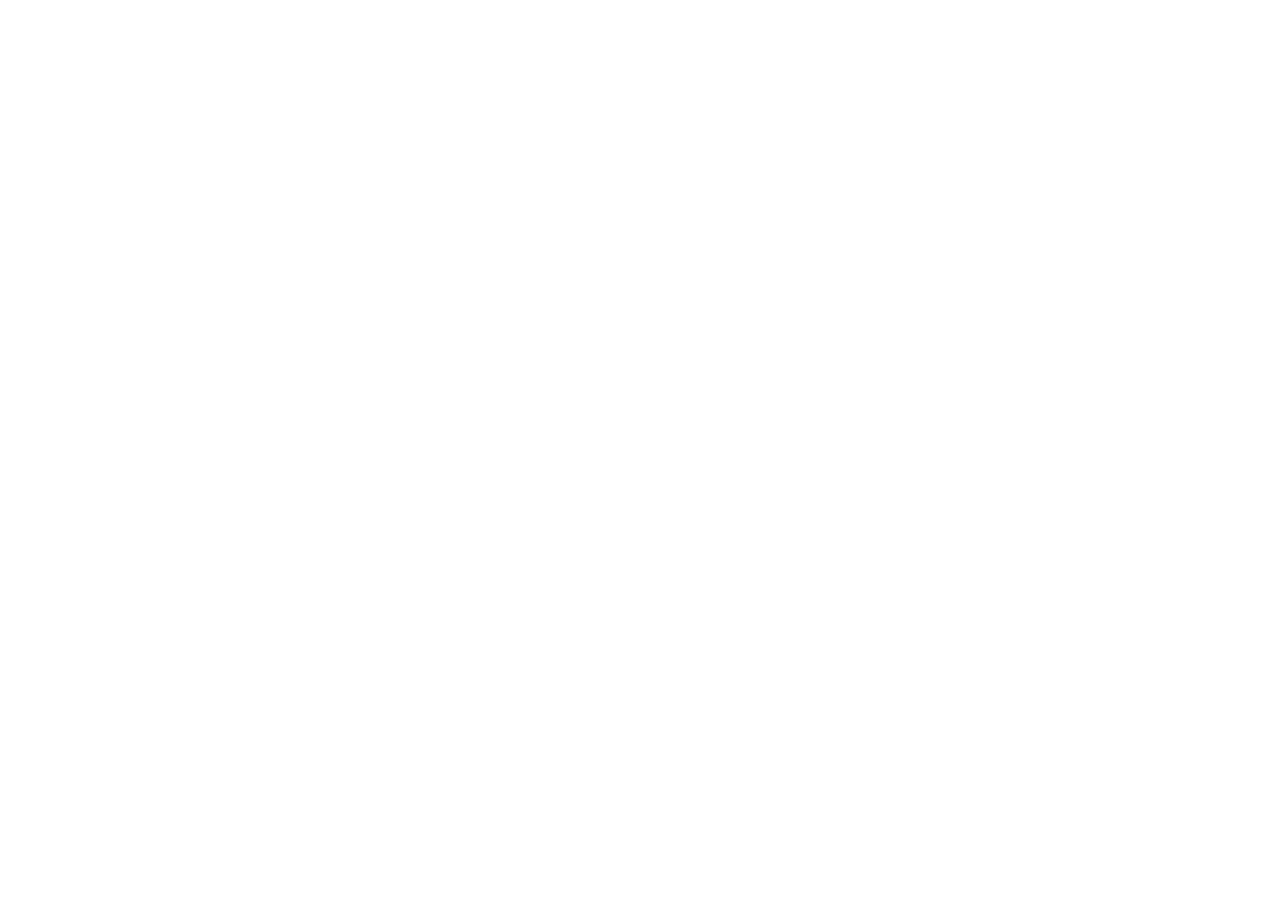
==== index.html @ 7b2879f8 "well, now we are ready to go git add ." ====
<!DOCTYPE html>
<html lang="en">

<head>
    <meta charset="UTF-8">
    <meta name="viewport" content="width=device-width, initial-scale=1.0">
    <title>Assignment 1</title>
</head>

<body>

</body>

</html>
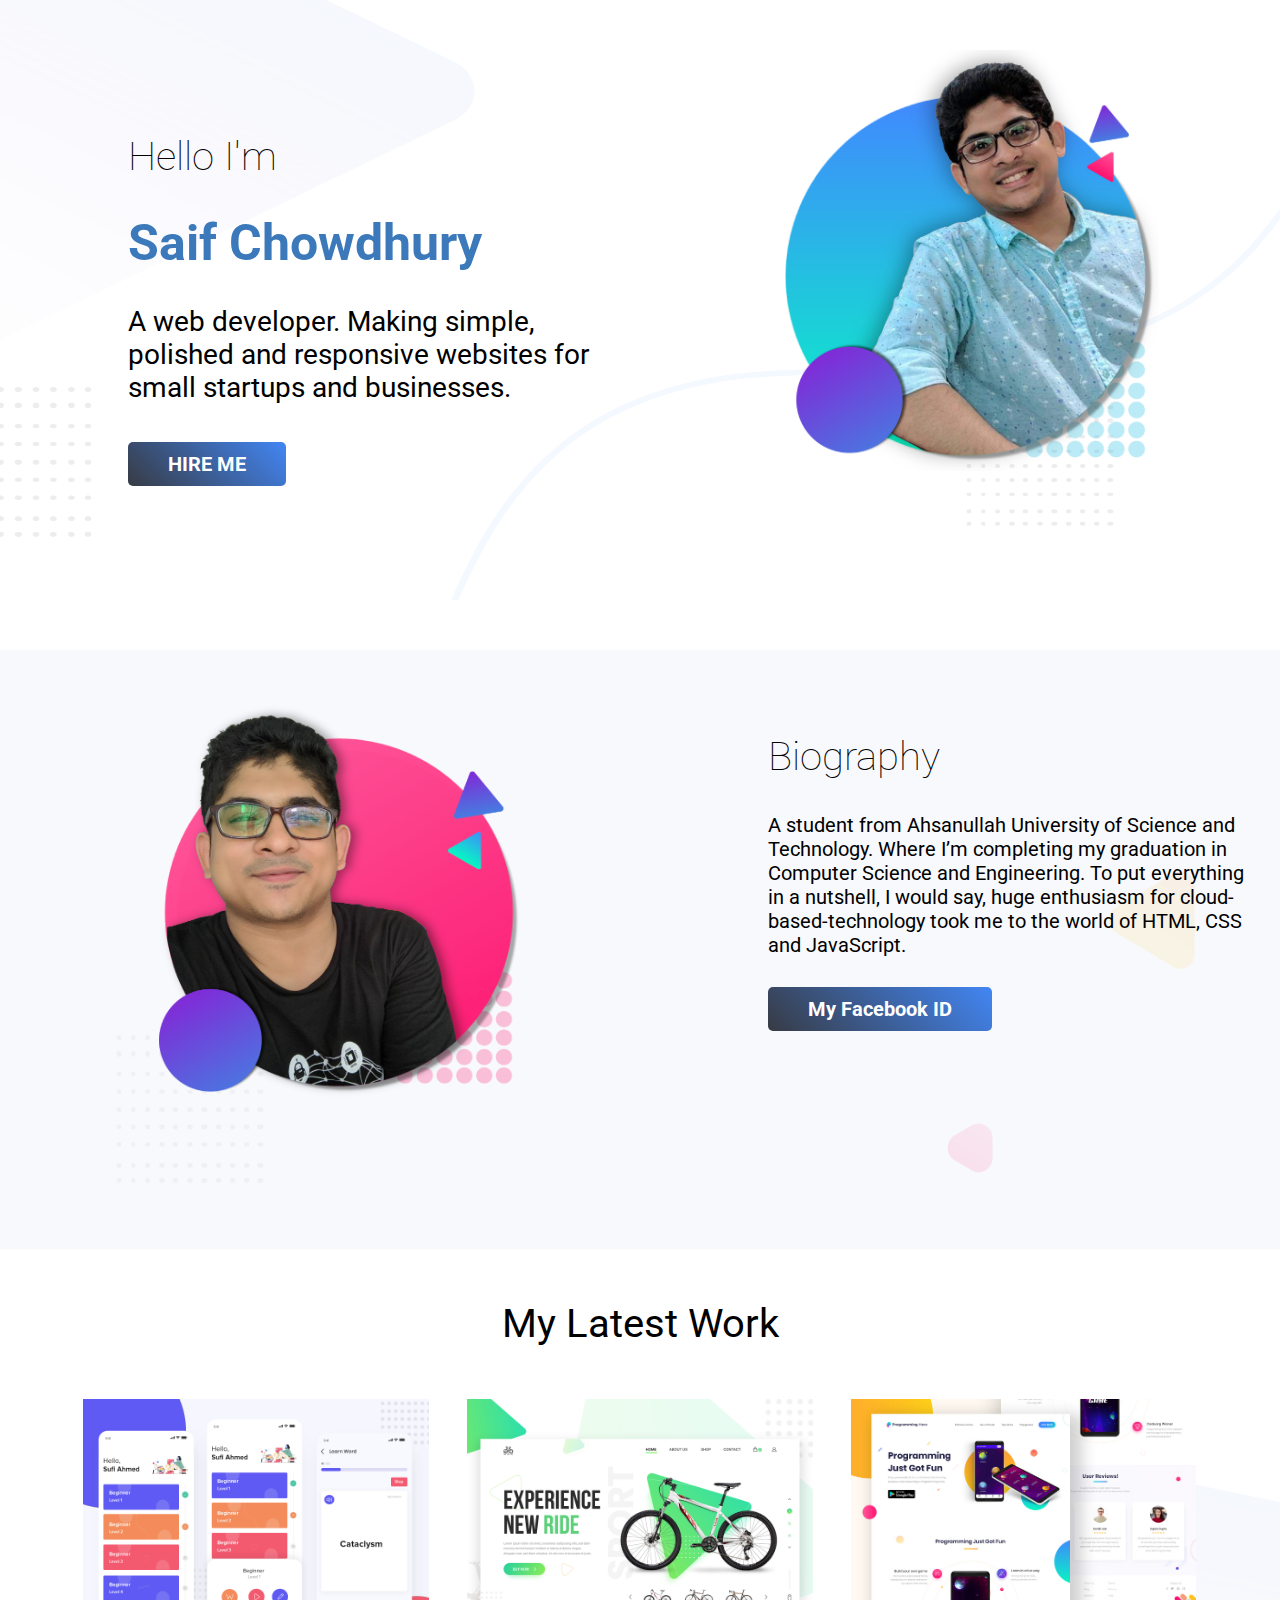
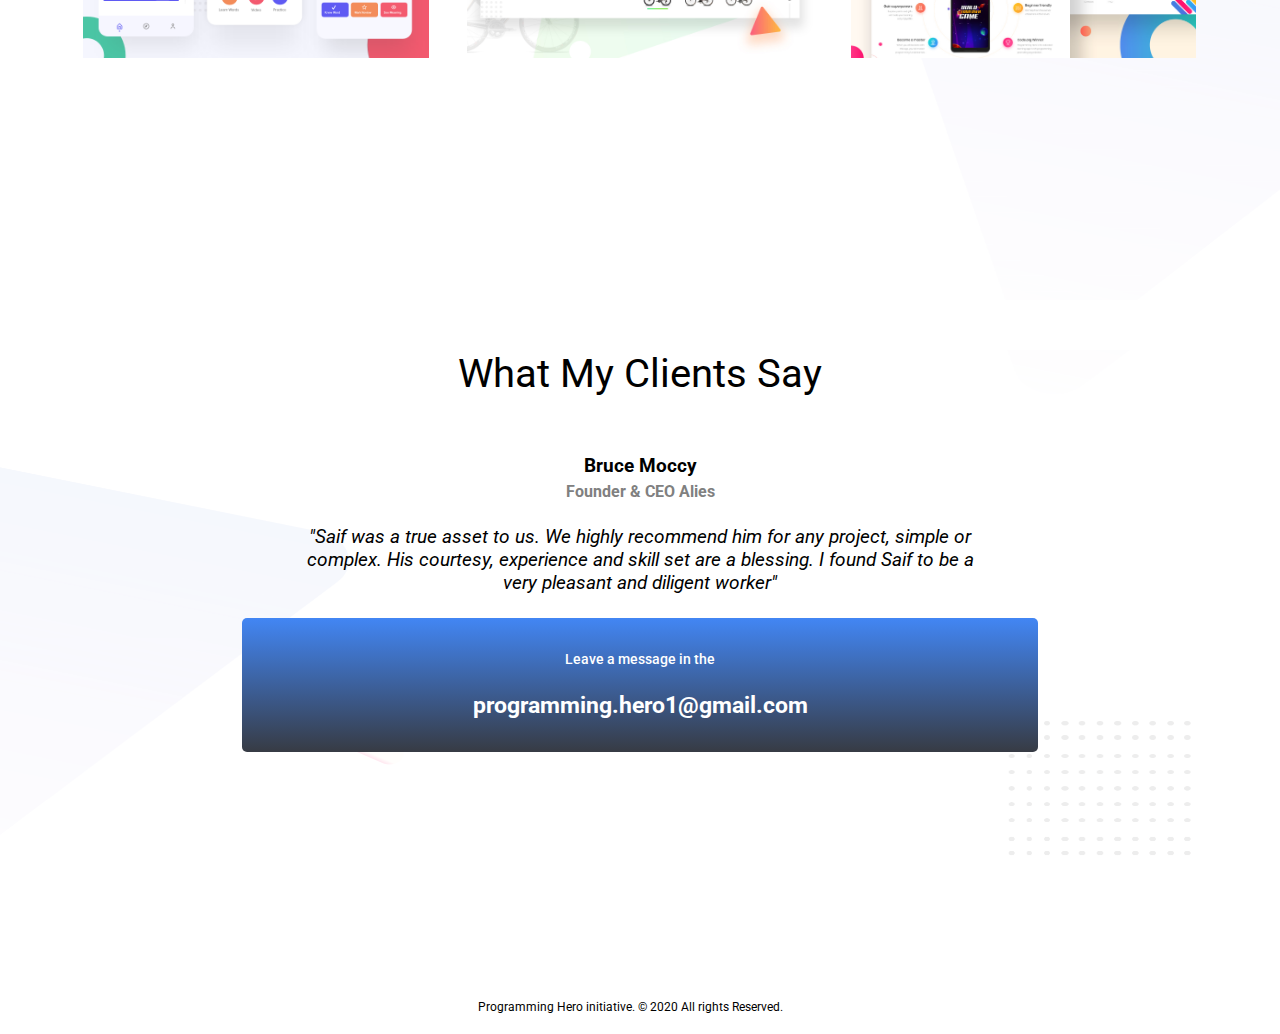
==== commit dedc9ff1: "finished my first ever website" ====
--- a/index.html
+++ b/index.html
@@ -4,10 +4,106 @@
 <head>
     <meta charset="UTF-8">
     <meta name="viewport" content="width=device-width, initial-scale=1.0">
-    <title>Assignment 1</title>
+
+    <link rel="stylesheet" href="style.css">
+    <link href="https://fonts.googleapis.com/css2?family=Roboto:wght@400;700&display=swap" rel="stylesheet">
+
+    <title>My Portfolio</title>
 </head>
 
+<!--  -->
+
 <body>
+
+    <section class="header">
+
+        <div class="half-width my-intro">
+            <h2>Hello I'm</h2>
+            <h1>Saif Chowdhury</h1>
+
+            <p>
+                A web developer. Making simple, polished
+                and responsive websites for small startups and businesses.
+            </p>
+
+            <a href="https://www.linkedin.com/in/saif-chowdhury-bb5a41186/" target="_blank" class="link-btn">HIRE ME</a>
+        </div>
+
+        <div class="half-width">
+            <img src="images/1.png" alt="">
+        </div>
+
+    </section>
+
+    <section class="biography">
+
+        <div class="half-width">
+            <img src="images/2.png" alt="">
+        </div>
+
+        <div class="half-width">
+            <h2>Biography</h2>
+
+            <p>
+                A student from Ahsanullah University of Science and Technology. Where I’m completing my graduation in
+                Computer Science and Engineering. To put everything in a nutshell, I would say, huge enthusiasm for
+                cloud-based-technology took me to the world of HTML, CSS and JavaScript.
+
+            </p>
+
+            <a href="https://web.facebook.com/thisissojoghonno" target="_blank" class="link-btn">My Facebook ID</a>
+        </div>
+
+    </section>
+
+    <section class="latest-work">
+
+        <h2><strong>My Latest Work</strong></h2>
+
+        <div>
+            <img src="images/latest-work/work-1.png" alt="">
+
+            <img src="images/latest-work/work-2.jpg" alt="">
+
+            <img src="images/latest-work/work-3.jpg" alt="">
+
+        </div>
+
+    </section>
+
+    <section class="footer">
+
+        <h2><strong>What My Clients Say</strong></h2>
+
+        <div id="client-1">
+            <h3>Bruce Moccy</h3>
+            <h4>Founder & CEO Alies</h4>
+
+            <div>
+                <p>
+                    "Saif was a true asset to us. We highly recommend him for any project, simple or complex. His
+                    courtesy, experience and skill set are a blessing. I found Saif to be a very pleasant and diligent
+                    worker"
+                </p>
+            </div>
+        </div>
+
+        <a href="https://mail.google.com/mail" target="_blank">
+            <div>
+                <h5>Leave a message in the</h5>
+                <h3>programming.hero1@gmail.com</h3>
+            </div>
+
+        </a>
+
+
+
+    </section>
+
+    <p id="copyright">
+        Programming Hero initiative. © 2020 All rights Reserved.
+    </p>
+
 
 </body>
 
--- a/style.css
+++ b/style.css
@@ -0,0 +1,184 @@
+body{
+    margin: 0;
+    font-family: 'Roboto', sans-serif;
+}
+
+h1{
+    font-size: 50px;
+    
+}
+
+h2{
+    font-size: 40px;
+    font-weight: 400;
+    
+}
+
+h2{
+    /* font-size: 40px; */
+    font-weight: 100;
+    
+}
+
+section{
+    margin-bottom: 50px;
+    /* border: 2px solid red; */
+}
+
+
+
+p{
+    font-size: 28px;
+    padding-bottom: 20px;
+    padding-right: 20px ;
+}
+
+a{
+    text-decoration: none;
+}
+
+.my-intro h1 {
+    color: #3b79bb;
+    font-weight: 700;
+}
+
+
+
+.header {
+    
+    height: 600px;
+    
+    background-image: url("images/header-bg.png") ;
+    background-repeat: no-repeat;
+    /* background-size: contain; */
+    background-size: 100% 100%;
+    
+}
+
+.biography {
+    height: 600px;
+    background-image: url("images/biography-bg.png") ;
+    background-repeat: no-repeat;
+    /* background-size: cover; */
+    background-size: 100% 100%;
+}
+
+.biography p {
+    font-size: 20px;
+}
+
+
+.latest-work{
+    height: 600px;
+    background-image: url("images/latest-work-bg.png") ;
+    background-repeat: no-repeat;
+    /* background-size: cover; */
+    background-size: 100% 100%;
+
+    text-align: center;
+}
+
+
+
+.footer{
+    height: 600px;
+    background-image: url("images/footer-bg.png") ;
+    background-repeat: no-repeat;
+    background-size: 100% 100%;
+
+    text-align: center;
+
+    padding: 0 5%;
+
+}
+
+
+#client-1{
+    margin-top: 5%;
+}
+
+#client-1 h4{
+    margin: 5px;
+    color: gray;
+}
+
+#client-1 h3{
+    margin: 0;
+}
+
+#client-1 p {
+    padding: 5px 20%;
+    font-size: 1.2em;
+    font-style: italic;
+}
+
+
+.half-width {
+    width: 40%;
+    float: left;
+    margin-left: 10%;
+    vertical-align: middle;
+    margin-top: 50px;
+}
+
+.half-width img {
+    width: 80%;
+    float: left;
+}
+
+.my-intro {
+    margin-top: 100px;
+}
+
+.link-btn{
+    font-weight: 700;
+    color: white;
+    
+    background: linear-gradient(45deg, #373b44, #4286f4);
+    
+    text-decoration: none;
+    padding: 10px 40px ;
+    border-radius: 5px;
+
+    font-size: 20px;    
+    
+}
+
+.latest-work div {
+    margin-left: 5%;
+    margin-right: 5%;
+}
+
+.latest-work img {
+    float: left;
+    width : 30%;
+    margin: 1.66%;
+    /* padding: 10% ; */
+}
+
+.footer a div {
+    color:white;
+    background: linear-gradient(360deg, #373b44, #4286f4);
+    padding: 10px 20% ;
+    border-radius: 5px;
+    width: fit-content;
+    margin: 0 auto;
+    font-size: 20px;
+
+}
+
+.footer h5 {
+    font-weight: 500;
+    font-size: 14px;
+}
+
+#copyright {
+    text-align: center;
+    /* background-color: grey; */
+    margin: 0 0 ;
+    font-size: 12px;
+}
+
+
+
+
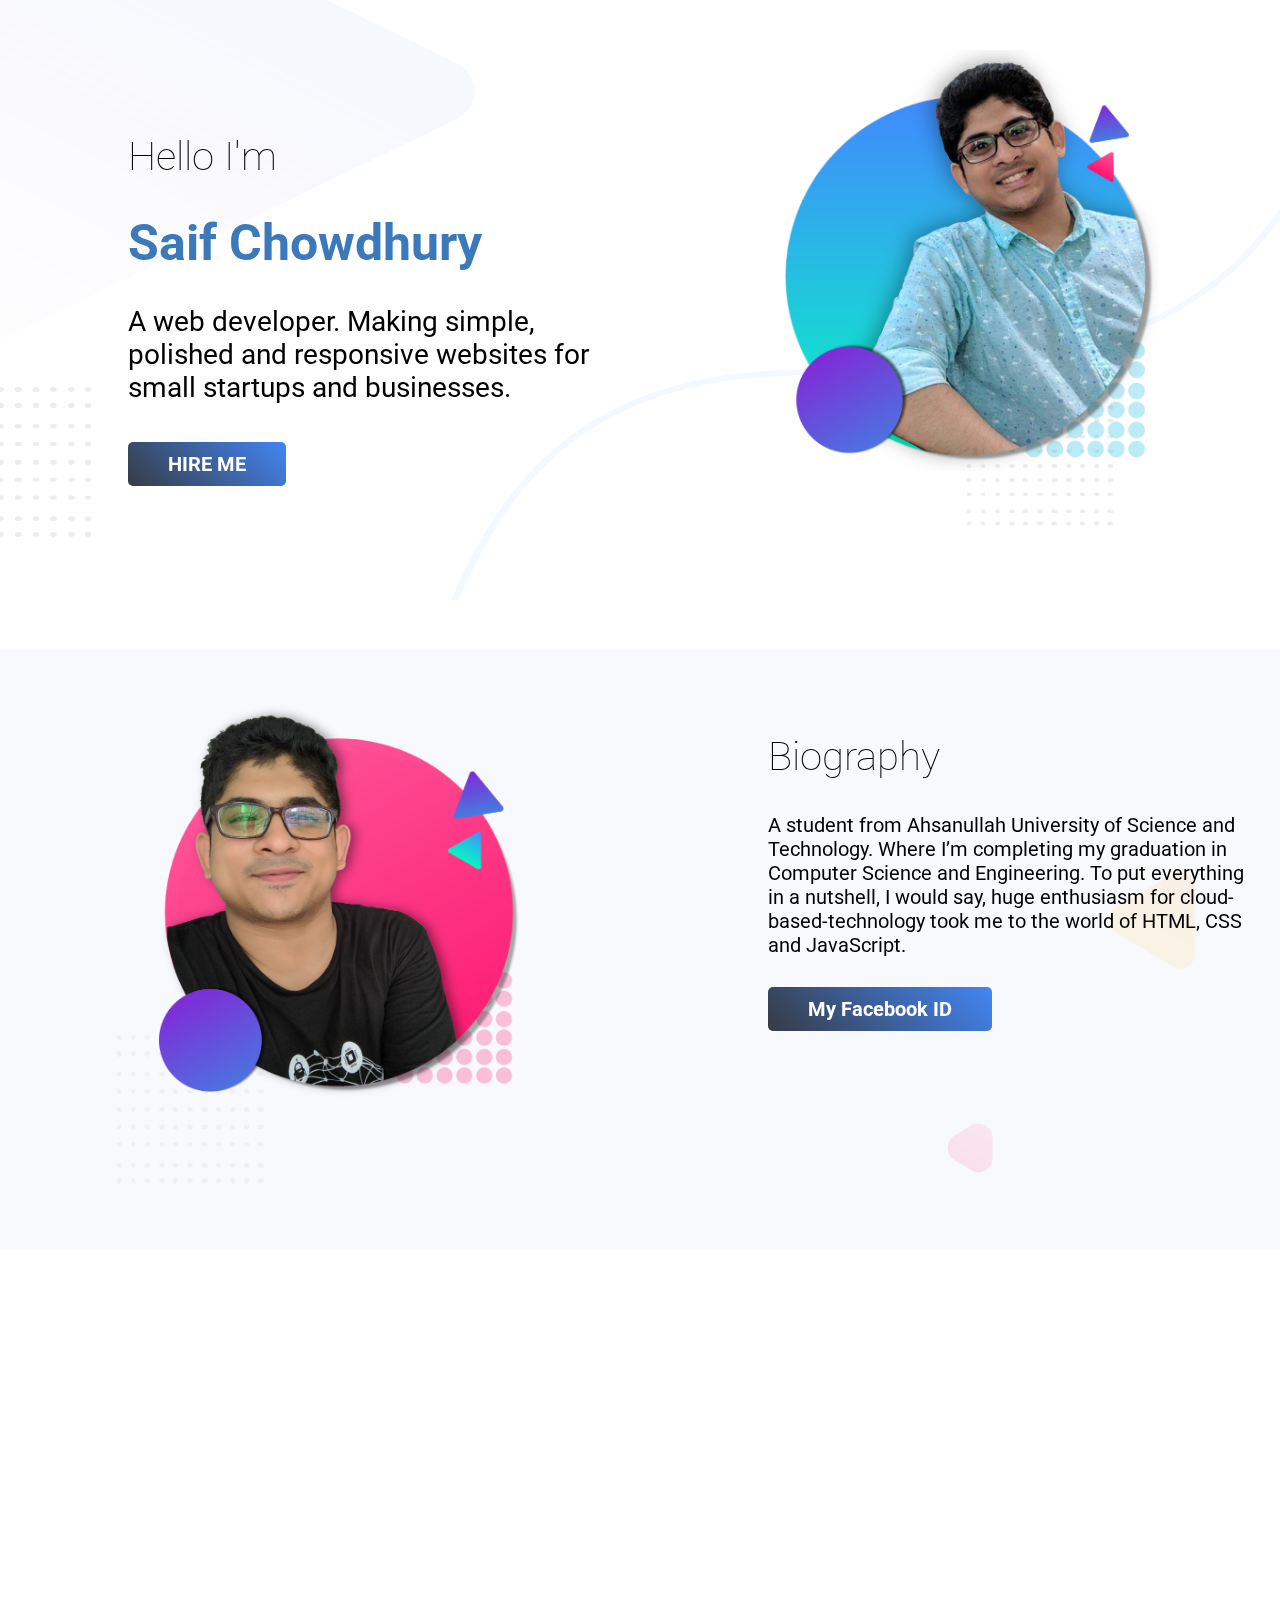
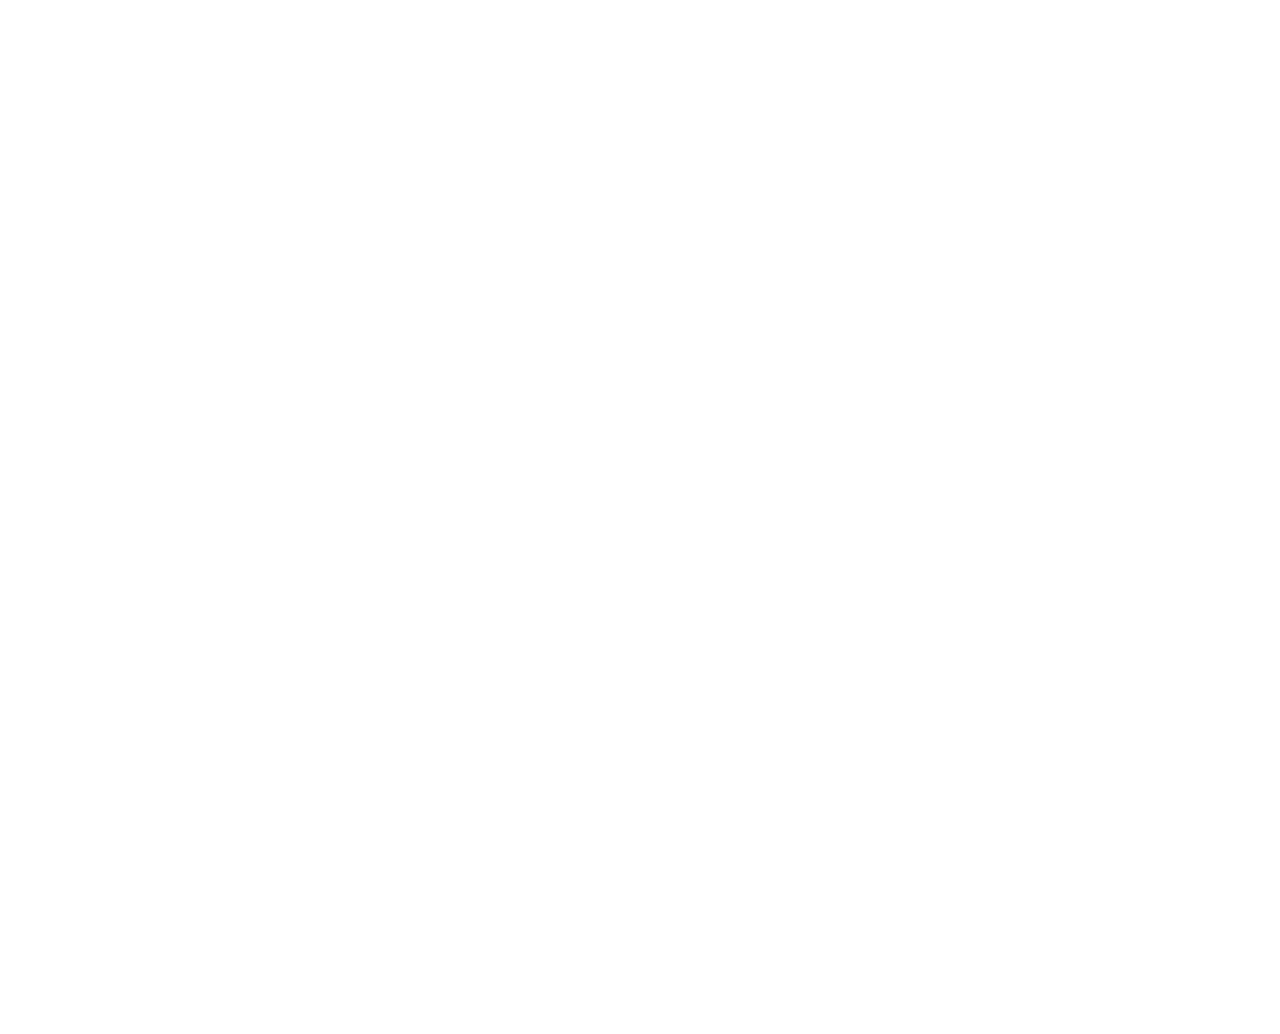
==== commit 42a7bdf3: "AOS added" ====
--- a/index.html
+++ b/index.html
@@ -8,6 +8,11 @@
     <link rel="stylesheet" href="style.css">
     <link href="https://fonts.googleapis.com/css2?family=Roboto:wght@400;700&display=swap" rel="stylesheet">
 
+    <!-- including AOS -->
+    <link href="https://unpkg.com/aos@2.3.1/dist/aos.css" rel="stylesheet">
+    <script src="https://unpkg.com/aos@2.3.1/dist/aos.js"></script>
+
+
     <title>My Portfolio</title>
 </head>
 
@@ -15,7 +20,7 @@
 
 <body>
 
-    <section class="header">
+    <section class="header " data-aos="zoom-in-left" data-aos-duration="1500">
 
         <div class="half-width my-intro">
             <h2>Hello I'm</h2>
@@ -35,7 +40,7 @@
 
     </section>
 
-    <section class="biography">
+    <section class="biography " data-aos="zoom-in-right" data-aos-duration="1500">
 
         <div class="half-width">
             <img src="images/2.png" alt="">
@@ -56,7 +61,7 @@
 
     </section>
 
-    <section class="latest-work">
+    <section class="latest-work" data-aos="zoom-in-left" data-aos-duration="1500">
 
         <h2><strong>My Latest Work</strong></h2>
 
@@ -71,7 +76,7 @@
 
     </section>
 
-    <section class="footer">
+    <section class="footer" data-aos="zoom-in-right" data-aos-duration="1500">
 
         <h2><strong>What My Clients Say</strong></h2>
 
@@ -100,11 +105,13 @@
 
     </section>
 
-    <p id="copyright">
+    <p id="copyright" data-aos="zoom-in-left" data-aos-duration="1500">
         Programming Hero initiative. © 2020 All rights Reserved.
     </p>
 
-
+    <script>
+        AOS.init();
+    </script>
 </body>
 
 </html>